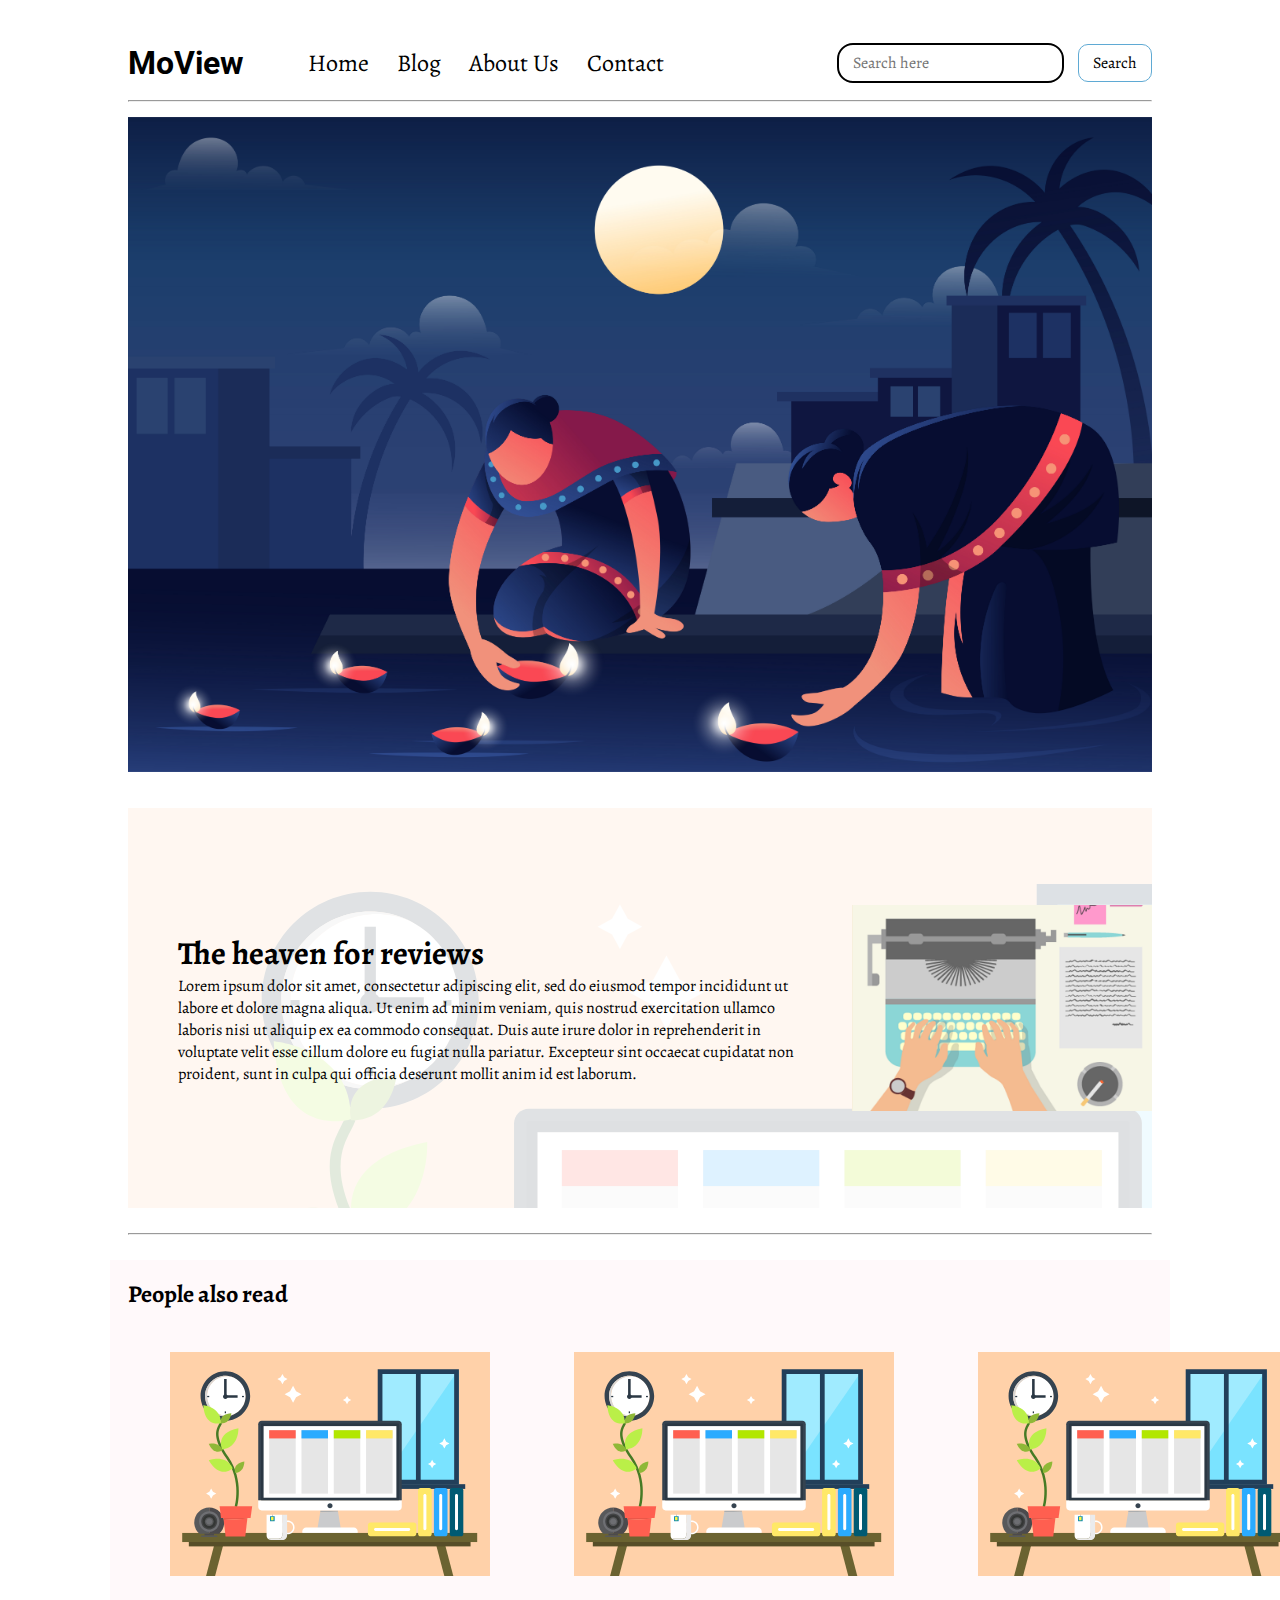
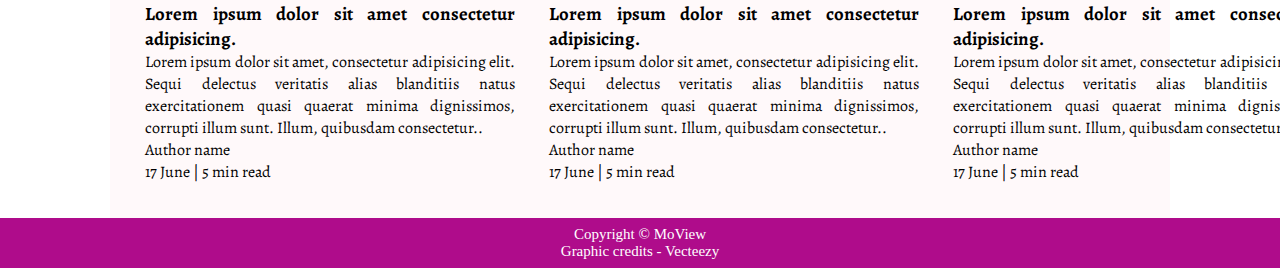
==== blogpost.html @ 94840c89 "Added blog,search,contact pages and styled them" ====
<!DOCTYPE html>
<html lang="en">

<head>
    <meta charset="UTF-8">
    <meta name="viewport" content="width=device-width, initial-scale=1.0">
    <link rel="stylesheet" href="css/utils.css">
    <link rel="stylesheet" href="css/style.css">
    <link rel="stylesheet" href="css/blogpost.css">
    <title> Drama And Movies - Blog</title>
</head>

<body>
    <nav class="navigation max-width-1 m-auto">
        <div class="nav-left">
            <span>MoView</span>
            <ul>
                <li><a href="index.html">Home</a></li>
                <li><a href="blog.html ">Blog</a></li>
                <li><a href="#">About Us</a></li>
                <li><a href="contact.html">Contact</a></li>
            </ul>


        </div>
        <div class="nav-right">
            <form action="/search.html" method="get">
                <input type="search" placeholder="Search here" class="form-input" id="search" name="search">
                <button class="btn">Search</button>
            </form>
        </div>

    </nav>
    <div class="max-width-1 m-auto">
        <hr>
    </div>
    <div class="post-img max-width-1 m-auto">
        <img src="image/Vecteezy_Diwali-Illustration_ba1020.jpg" alt="post-image">
    </div>
    <div class="content max-width-1 m-auto">
        <div class="content-left font2">
            <h1>The heaven for reviews</h1>
            <p>Lorem ipsum dolor sit amet, consectetur adipiscing elit, sed do eiusmod tempor incididunt ut labore et
                dolore magna aliqua. Ut enim ad minim veniam, quis nostrud exercitation ullamco laboris nisi ut aliquip
                ex ea commodo consequat. Duis aute irure dolor in reprehenderit in voluptate velit esse cillum dolore eu
                fugiat nulla pariatur. Excepteur sint occaecat cupidatat non proident, sunt in culpa qui officia
                deserunt mollit anim id est laborum.
            <p>
        </div>
        <div class="content-right">
            <img src="image/1.png" alt="Review-Image">
        </div>
    </div>
    <div class="max-width-1 m-auto">
        <hr>
    </div>
    <div class="home-articles max-width-1 m-auto font2">
        <h2>People also read</h2>
        <div class="row">
            <div class="home-article">
                <div class="home-article-img">
                    <img src="image/11.svg" alt="article">
                </div>
                <div class="home-article-content font2">
                    <a href="/blogpost.html">
                        <h3>Lorem ipsum dolor sit amet consectetur adipisicing.</h3>
                    </a>
    
                    <p>Lorem ipsum dolor sit amet, consectetur adipisicing elit. Sequi delectus veritatis alias blanditiis
                        natus exercitationem quasi quaerat minima dignissimos, corrupti illum sunt. Illum, quibusdam
                        consectetur..</p>
                    <div>Author name</div>
                    <div>17 June | 5 min read</div>
                </div>
            </div>
            <div class="home-article">
                <div class="home-article-img">
                    <img src="image/11.svg" alt="article">
                </div>
    
                <div class="home-article-content font2">
                    <a href="/blogpost.html">
                        <h3>Lorem ipsum dolor sit amet consectetur adipisicing.</h3>
                    </a>
                    <p>Lorem ipsum dolor sit amet, consectetur adipisicing elit. Sequi delectus veritatis alias blanditiis
                        natus exercitationem quasi quaerat minima dignissimos, corrupti illum sunt. Illum, quibusdam
                        consectetur..</p>
                    <div>Author name</div>
                    <div>17 June | 5 min read</div>
                </div>
            </div>
            <div class="home-article">
                <div class="home-article-img">
                    <img src="image/11.svg" alt="article">
                </div>
    
                <div class="home-article-content font2">
                    <a href="/blogpost.html">
                        <h3>Lorem ipsum dolor sit amet consectetur adipisicing.</h3>
                    </a>
                    <p>Lorem ipsum dolor sit amet, consectetur adipisicing elit. Sequi delectus veritatis alias blanditiis
                        natus exercitationem quasi quaerat minima dignissimos, corrupti illum sunt. Illum, quibusdam
                        consectetur..</p>
                    <div>Author name</div>
                    <div>17 June | 5 min read</div>
                </div>
            </div>
        </div>
     
    </div>
    <div class="footer">
        Copyright &copy; MoView <a href="https://www.vecteezy.com/free-vector/movie">Graphic credits - Vecteezy</a>
    </div>

</body>

</html>
---- css/utils.css ----
@import url('https://fonts.googleapis.com/css2?family=Roboto:wght@400;700&display=swap');
@import url('https://fonts.googleapis.com/css2?family=Alegreya:ital,wght@0,400..900;1,400..900&display=swap');
:root {
    --main-bg-color: #af0c8b;
    --font-1:'Roboto', sans-serif;
    --font-2:'Alegreya', cursive;
}

.font1{
    font-family: var(--font-1);
}

.font2{
    font-family: var(--font-2);
}


.max-width-1 {
    max-width: 80vw;
}

.max-width-2 {
    max-width: 60vw;
}

.m-auto {
    margin: auto;
}

.m-x1{
    margin-left: 24px;
}

.btn {
    background-color: white;
    padding: 7px 14px;
    font-family: var(--font-2);
    font-size: 16px;
    cursor: pointer;
    border-radius: 10px;
    border: 1px solid #5faad4;;
    transition:all 0.3s ease-in-out;
}
.btn:hover{
    color: white;
    background-color: var(--main-bg-color);
}
.form-input {
    padding: 7px 14px;
    border: 2px solid black;
    border-radius: 16px;
    margin: 0 10px;
    font-family: var(--font-2);
    font-size: 16px;
}
.form-input:hover{
    border: 3px solid;
    border-color:  var(--main-bg-color);
}
.form-box input, textarea{
    padding: 3px;
    width: 40vw;
    margin: 6px;
    font-family: var(--font-1);
    font-size: 18px;
    border-radius: 10px;
    border: 2px solid black;
}
.form-box input:hover{
    border: 3px solid var(--main-bg-color);
    
}
.form-box textarea:hover{
    border: 3px solid var(--main-bg-color);   
}
.row{
    display: flex;
    flex-direction: row;
    width: calc(33.33% - 20px);
}
---- css/style.css ----
* {
    margin: 0;
    padding: 0;
}

.navigation {
    height: 75px;
    margin-top: 25px;;
    /* background-color: pink; */
    display: flex;
    justify-content: space-between;
    align-items: center;
    font-family: var(--font-1);
}

.nav-left {
    font-size: 32px;
    font-weight: bold;
    display: flex;

}

.nav-left ul {
    display: flex;
    align-items: center;
    margin: 0 50px;
    font-size: 15px;
}

.nav-left ul li {
    list-style: none;
    font-family: var(--font-2);
    margin: 0 14px
}

.nav-left ul li a {
    text-decoration: none;
    color: black;
    font-size: 24px;
    font-weight: normal;
}

.nav-left ul li a:hover {
    color: white;
    color: var(--main-bg-color);
    font-weight: bolder;
}

.content {
    height: 400px;
    /* background-color: rgb(145, 247, 247); */
    display: flex;
    margin-top: 32px;
    margin-bottom: 25px;
    /* color: white; */
    position: relative;
    
}

.content::after{
    content: "";
    background-image: url('../image/11.svg');
    position: absolute;
    width: 100%;
    height: inherit;
    opacity: 0.15;
    z-index: -1;
}

.content-left {
    display: flex;
    flex-direction: column;
    justify-content: center;
    padding: 50px;

}

.content-right {

    display: flex;
    align-items: center;
    justify-content: center;
}

.content-right img {
    height: 206px;
    width: 300px;
}

.home-articles {
    padding: 18px;
    background-color: rgb(255, 240, 242, 0.4);
    margin-top: 25px;;
   

}

.home-article {
    display: flex;
    margin: 17px;
    flex-direction: column;
    text-align: justify;
   
}

.home-article img {
    width: 320px;
    margin: 25px;
}

.home-article-img {
    display: flex;
    align-items: center;
    height: auto;
    
}

.home-article-content{
    align-self: center;
}
.home-article-content a{
    text-decoration: none;
    color: black;
    
}
.home-article-content a :hover{
    color: var(--main-bg-color);
    font-weight: bolder;
    cursor: pointer;
    
}

.footer {
    height: 50px;
    background-color: var(--main-bg-color);
    display: flex;
    align-items: center;
    justify-content: center;
    flex-direction: column;
    color: white;
    font-size: 15px;

}

.footer a {
    color: white;
    font-size: 15px;
    text-decoration: none;
}
---- css/blogpost.css ----
.post-img{
    height: inherit;
    overflow: hidden;
    margin-top: 15px;;
}
.post-img img{
    width: 100%;
}
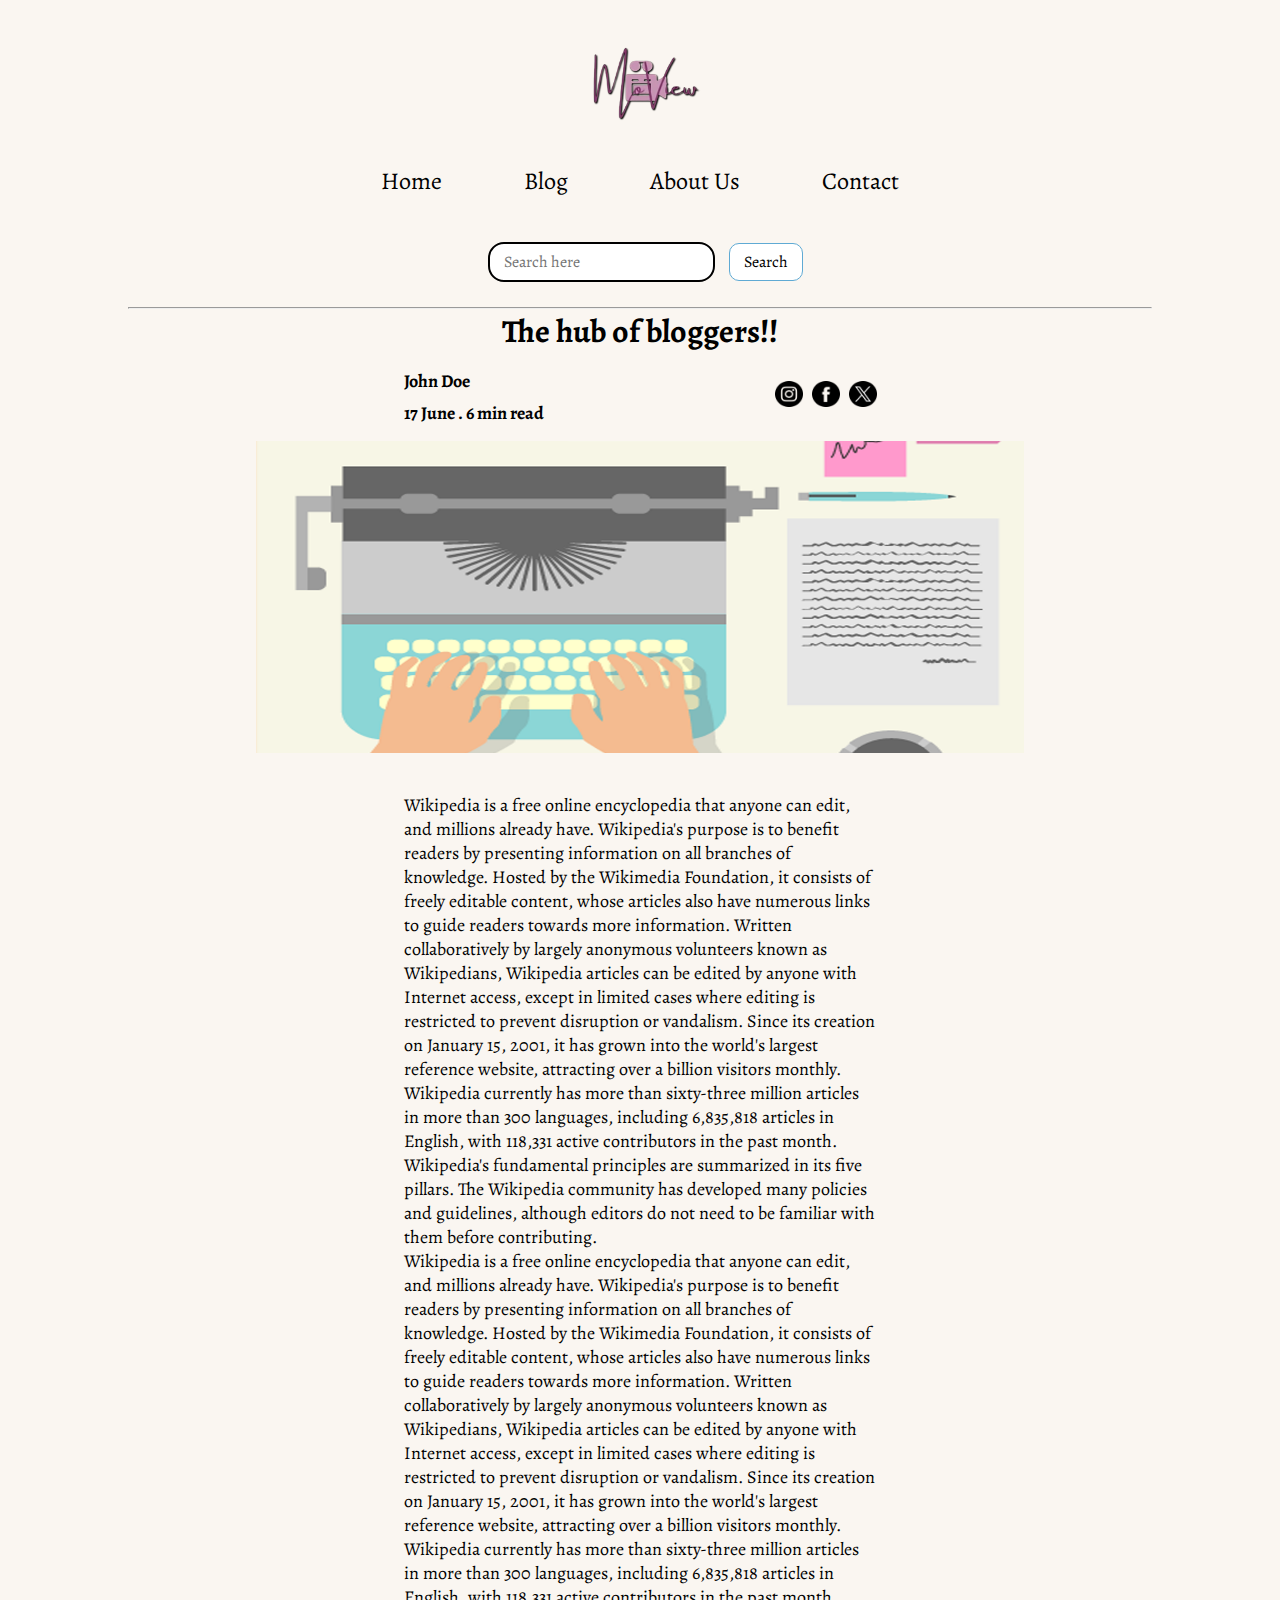
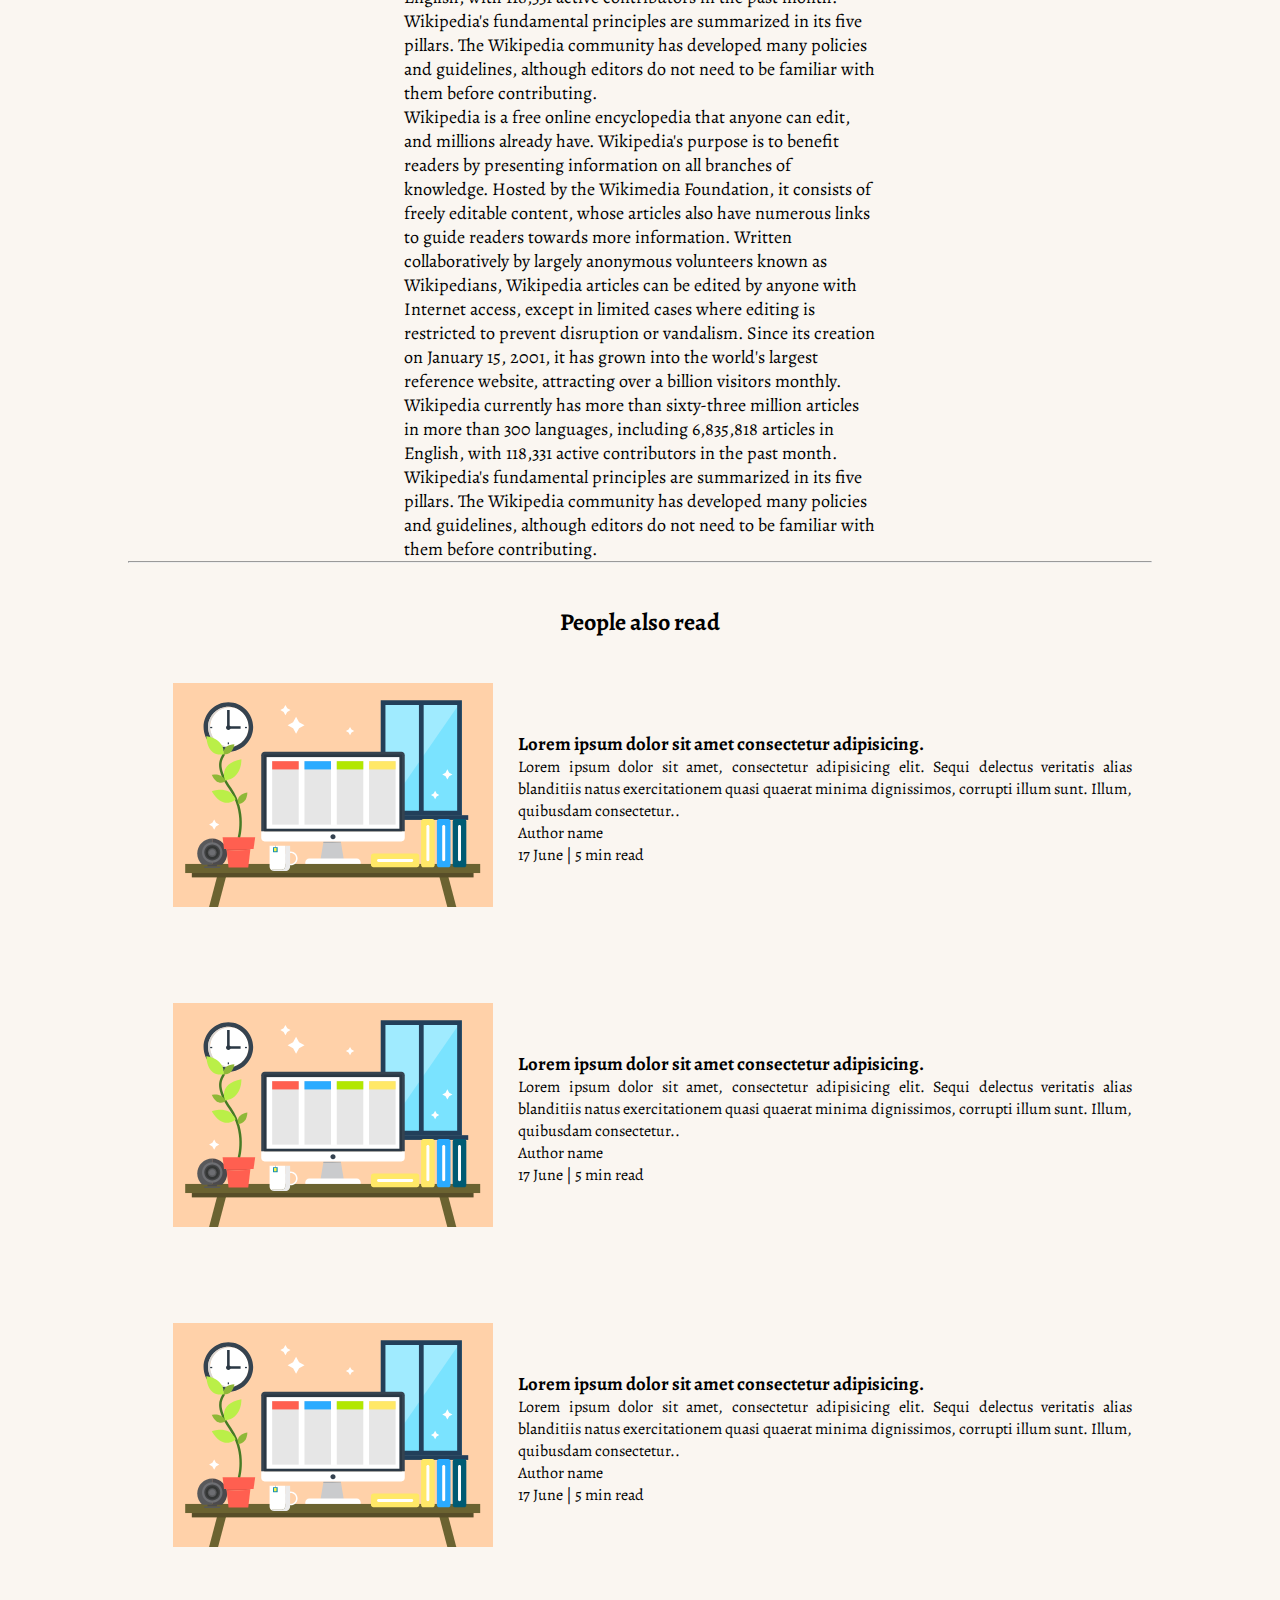
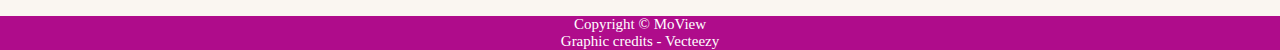
==== commit dc667f20: "completed first draft of responsive design" ====
--- a/blogpost.html
+++ b/blogpost.html
@@ -7,16 +7,25 @@
     <link rel="stylesheet" href="css/utils.css">
     <link rel="stylesheet" href="css/style.css">
     <link rel="stylesheet" href="css/blogpost.css">
+    <link rel="stylesheet" href="css/mobile.css">
+    <script src="js/mobile.js" defer></script>
     <title> Drama And Movies - Blog</title>
 </head>
 
 <body>
     <nav class="navigation max-width-1 m-auto">
         <div class="nav-left">
-            <span>MoView</span>
-            <ul>
+            <div class="logo"><a href="/"><img src="image/WhatsApp_Image_2024-06-19_at_6.24.19_PM-removebg-preview.png"
+                        alt=""></a>
+            </div>
+            <div class="nav-toggle" id="navToggle">
+                <div class="bar"></div>
+                <div class="bar"></div>
+                <div class="bar"></div>
+            </div>
+            <ul class="nav-menu" id="navMenu">
                 <li><a href="index.html">Home</a></li>
-                <li><a href="blog.html ">Blog</a></li>
+                <li><a href="blogpost.html">Blog</a></li>
                 <li><a href="#">About Us</a></li>
                 <li><a href="contact.html">Contact</a></li>
             </ul>
@@ -26,29 +35,98 @@
         <div class="nav-right">
             <form action="/search.html" method="get">
                 <input type="search" placeholder="Search here" class="form-input" id="search" name="search">
-                <button class="btn">Search</button>
+                <button class="btn" title="Click to search">Search</button>
             </form>
         </div>
-
     </nav>
     <div class="max-width-1 m-auto">
         <hr>
     </div>
-    <div class="post-img max-width-1 m-auto">
-        <img src="image/Vecteezy_Diwali-Illustration_ba1020.jpg" alt="post-image">
-    </div>
-    <div class="content max-width-1 m-auto">
-        <div class="content-left font2">
-            <h1>The heaven for reviews</h1>
-            <p>Lorem ipsum dolor sit amet, consectetur adipiscing elit, sed do eiusmod tempor incididunt ut labore et
-                dolore magna aliqua. Ut enim ad minim veniam, quis nostrud exercitation ullamco laboris nisi ut aliquip
-                ex ea commodo consequat. Duis aute irure dolor in reprehenderit in voluptate velit esse cillum dolore eu
-                fugiat nulla pariatur. Excepteur sint occaecat cupidatat non proident, sunt in culpa qui officia
-                deserunt mollit anim id est laborum.
-            <p>
+    <div class="test">
+        <div class="blog-content font2 max-width-2 m-auto">
+            <h1>The hub of bloggers!!</h1>
+            <div class="foot-note">
+                <div class="author-info">
+                    <div>John Doe</div>
+                    <div>17 June . 6 min read</div>
+                </div>
+                <div class="social">
+                    <a href="https://www.instagram.com/accounts/login/?hl=en"><img src="image/instagram.png" alt="instagram"></a>
+                    <a href="https://www.facebook.com/"><img src="image/facebook.png" alt="facebook"></a>
+                    <a href="https://twitter.com/login"><img src="image/twitter.png" alt="twitter"></a>
+                    
+                    
+                </div>
+            </div>
         </div>
-        <div class="content-right">
-            <img src="image/1.png" alt="Review-Image">
+        <div class="post-img max-width-1 m-auto">
+            <img src="image/1.png" alt="post-image">
+        </div>
+        <div class="blog-content font2 max-width-2 m-auto">
+            <p>Wikipedia is a free online encyclopedia that anyone can edit, and millions already have.
+
+                Wikipedia's purpose is to benefit readers by presenting information on all branches of knowledge. Hosted
+                by
+                the Wikimedia Foundation, it consists of freely editable content, whose articles also have numerous
+                links to
+                guide readers towards more information.
+
+                Written collaboratively by largely anonymous volunteers known as Wikipedians, Wikipedia articles can be
+                edited by anyone with Internet access, except in limited cases where editing is restricted to prevent
+                disruption or vandalism. Since its creation on January 15, 2001, it has grown into the world's largest
+                reference website, attracting over a billion visitors monthly. Wikipedia currently has more than
+                sixty-three
+                million articles in more than 300 languages, including 6,835,818 articles in English, with 118,331
+                active
+                contributors in the past month.
+
+                Wikipedia's fundamental principles are summarized in its five pillars. The Wikipedia community has
+                developed
+                many policies and guidelines, although editors do not need to be familiar with them before contributing.
+            </p>
+            <p>Wikipedia is a free online encyclopedia that anyone can edit, and millions already have.
+
+                Wikipedia's purpose is to benefit readers by presenting information on all branches of knowledge. Hosted
+                by
+                the Wikimedia Foundation, it consists of freely editable content, whose articles also have numerous
+                links to
+                guide readers towards more information.
+
+                Written collaboratively by largely anonymous volunteers known as Wikipedians, Wikipedia articles can be
+                edited by anyone with Internet access, except in limited cases where editing is restricted to prevent
+                disruption or vandalism. Since its creation on January 15, 2001, it has grown into the world's largest
+                reference website, attracting over a billion visitors monthly. Wikipedia currently has more than
+                sixty-three
+                million articles in more than 300 languages, including 6,835,818 articles in English, with 118,331
+                active
+                contributors in the past month.
+
+                Wikipedia's fundamental principles are summarized in its five pillars. The Wikipedia community has
+                developed
+                many policies and guidelines, although editors do not need to be familiar with them before contributing.
+            </p>
+            <p>Wikipedia is a free online encyclopedia that anyone can edit, and millions already have.
+
+                Wikipedia's purpose is to benefit readers by presenting information on all branches of knowledge. Hosted
+                by
+                the Wikimedia Foundation, it consists of freely editable content, whose articles also have numerous
+                links to
+                guide readers towards more information.
+
+                Written collaboratively by largely anonymous volunteers known as Wikipedians, Wikipedia articles can be
+                edited by anyone with Internet access, except in limited cases where editing is restricted to prevent
+                disruption or vandalism. Since its creation on January 15, 2001, it has grown into the world's largest
+                reference website, attracting over a billion visitors monthly. Wikipedia currently has more than
+                sixty-three
+                million articles in more than 300 languages, including 6,835,818 articles in English, with 118,331
+                active
+                contributors in the past month.
+
+                Wikipedia's fundamental principles are summarized in its five pillars. The Wikipedia community has
+                developed
+                many policies and guidelines, although editors do not need to be familiar with them before contributing.
+            </p>
+
         </div>
     </div>
     <div class="max-width-1 m-auto">
@@ -65,8 +143,9 @@
                     <a href="/blogpost.html">
                         <h3>Lorem ipsum dolor sit amet consectetur adipisicing.</h3>
                     </a>
-    
-                    <p>Lorem ipsum dolor sit amet, consectetur adipisicing elit. Sequi delectus veritatis alias blanditiis
+
+                    <p>Lorem ipsum dolor sit amet, consectetur adipisicing elit. Sequi delectus veritatis alias
+                        blanditiis
                         natus exercitationem quasi quaerat minima dignissimos, corrupti illum sunt. Illum, quibusdam
                         consectetur..</p>
                     <div>Author name</div>
@@ -77,12 +156,13 @@
                 <div class="home-article-img">
                     <img src="image/11.svg" alt="article">
                 </div>
-    
+
                 <div class="home-article-content font2">
                     <a href="/blogpost.html">
                         <h3>Lorem ipsum dolor sit amet consectetur adipisicing.</h3>
                     </a>
-                    <p>Lorem ipsum dolor sit amet, consectetur adipisicing elit. Sequi delectus veritatis alias blanditiis
+                    <p>Lorem ipsum dolor sit amet, consectetur adipisicing elit. Sequi delectus veritatis alias
+                        blanditiis
                         natus exercitationem quasi quaerat minima dignissimos, corrupti illum sunt. Illum, quibusdam
                         consectetur..</p>
                     <div>Author name</div>
@@ -93,12 +173,13 @@
                 <div class="home-article-img">
                     <img src="image/11.svg" alt="article">
                 </div>
-    
+
                 <div class="home-article-content font2">
                     <a href="/blogpost.html">
                         <h3>Lorem ipsum dolor sit amet consectetur adipisicing.</h3>
                     </a>
-                    <p>Lorem ipsum dolor sit amet, consectetur adipisicing elit. Sequi delectus veritatis alias blanditiis
+                    <p>Lorem ipsum dolor sit amet, consectetur adipisicing elit. Sequi delectus veritatis alias
+                        blanditiis
                         natus exercitationem quasi quaerat minima dignissimos, corrupti illum sunt. Illum, quibusdam
                         consectetur..</p>
                     <div>Author name</div>
@@ -106,7 +187,7 @@
                 </div>
             </div>
         </div>
-     
+
     </div>
     <div class="footer">
         Copyright &copy; MoView <a href="https://www.vecteezy.com/free-vector/movie">Graphic credits - Vecteezy</a>
--- a/css/utils.css
+++ b/css/utils.css
@@ -2,6 +2,7 @@
 @import url('https://fonts.googleapis.com/css2?family=Alegreya:ital,wght@0,400..900;1,400..900&display=swap');
 :root {
     --main-bg-color: #af0c8b;
+    --main-bg-color1: #FAF6F1;
     --font-1:'Roboto', sans-serif;
     --font-2:'Alegreya', cursive;
 }
@@ -14,13 +15,15 @@
     font-family: var(--font-2);
 }
 
-
+h2{
+    text-align: center;;
+}
 .max-width-1 {
     max-width: 80vw;
 }
 
 .max-width-2 {
-    max-width: 60vw;
+    max-width: 40vw;
 }
 
 .m-auto {
@@ -28,7 +31,7 @@
 }
 
 .m-x1{
-    margin-left: 24px;
+    margin-left: 21vw;
 }
 
 .btn {
@@ -73,8 +76,56 @@
 .form-box textarea:hover{
     border: 3px solid var(--main-bg-color);   
 }
-.row{
+
+.nav-toggle {
+    display: none; /* Hide by default on larger screens */
+    cursor: pointer;
+}
+
+.bar {
+    width: 25px;
+    height: 3px;
+    background-color: #fff;
+    margin: 5px 0;
+    transition: transform 0.3s, opacity 0.3s;
+}
+
+/* Navigation menu styling */
+.nav-menu {
+    list-style-type: none;
     display: flex;
-    flex-direction: row;
+    justify-content: space-between;
+    align-items: center;
+    padding-bottom: 25px;
+    font-size: 15px;
+}
+
+.nav-menu li {
+    margin-right: 15px;
+}
+
+.nav-menu a {
+    color: #fff;
+    text-decoration: none;
+    padding: 10px;
+}
+/* .row {
+    display: flex;
+    flex-wrap: wrap;
+    justify-content: space-between;
     width: calc(33.33% - 20px);
+    gap: 20px;
+    margin-left: auto;
+} */
+.row {
+    display: flex;
+    /* width: calc(33.33% - 20px); */
+    /* gap: 20px; */
+    /* margin-left: auto; */
+    /* justify-content: space-between; */
+    align-items: center;
+}
+
+body{
+    background-color: var(--main-bg-color1);
 }--- a/css/style.css
+++ b/css/style.css
@@ -4,7 +4,7 @@
 }
 
 .navigation {
-    height: 75px;
+    
     margin-top: 25px;;
     /* background-color: pink; */
     display: flex;
@@ -20,12 +20,6 @@
 
 }
 
-.nav-left ul {
-    display: flex;
-    align-items: center;
-    margin: 0 50px;
-    font-size: 15px;
-}
 
 .nav-left ul li {
     list-style: none;
@@ -46,8 +40,12 @@
     font-weight: bolder;
 }
 
+.nav-right form{
+    padding-bottom: 25px;
+}
+
 .content {
-    height: 400px;
+    height: 100%;
     /* background-color: rgb(145, 247, 247); */
     display: flex;
     margin-top: 32px;
@@ -89,30 +87,43 @@
 
 .home-articles {
     padding: 18px;
-    background-color: rgb(255, 240, 242, 0.4);
+    background-color: var(--main-bg-color1);
     margin-top: 25px;;
    
 
 }
+/* .container {
+    display: grid;
+    grid-template-columns: repeat(auto-fit, minmax(33.33%,1fr));
+    grid-template-rows: auto auto auto;
+    grid-template-columns: auto auto auto;
+    gap: 10px;
+    align-items: baseline;
+}
 
 .home-article {
-    display: flex;
-    margin: 17px;
+     display: flex;
     flex-direction: column;
+    margin-bottom: 20px; 
+    box-sizing: border-box; 
+    padding: 10px; 
     text-align: justify;
-   
+} */
+
+.container {
+    display: grid;
+    grid-template-columns: repeat(1, 1fr); /* Initially 3 columns */
+    gap: 20px; /* Adjust the gap between items */
+}
+
+.home-article {
+    padding: 20px;
+    text-align: center;
 }
 
 .home-article img {
     width: 320px;
     margin: 25px;
-}
-
-.home-article-img {
-    display: flex;
-    align-items: center;
-    height: auto;
-    
 }
 
 .home-article-content{
@@ -131,7 +142,7 @@
 }
 
 .footer {
-    height: 50px;
+    height: 100;
     background-color: var(--main-bg-color);
     display: flex;
     align-items: center;
@@ -146,4 +157,9 @@
     color: white;
     font-size: 15px;
     text-decoration: none;
+}
+
+.logo a img{
+    height: 125px;
+    width: 100%;;
 }--- a/css/blogpost.css
+++ b/css/blogpost.css
@@ -1,8 +1,48 @@
 .post-img{
-    height: inherit;
+    height: 312px;
+    width: 60%;
     overflow: hidden;
-    margin-top: 15px;;
+    margin-bottom: 40px;
 }
 .post-img img{
     width: 100%;
-}+    height: 380px;
+    
+}
+.blog-content{
+    background-color: var(--main-bg-color1);
+}
+.blog-content h1{
+   text-align: center;
+}
+.blog-content p{
+    font-size: 18px;;
+    margin-inline: 20px;
+}
+
+.foot-note{
+    font-weight: bold;
+    display: flex;
+    justify-content: space-between;
+    margin: 8px 12px;
+    font-size: 18px;;
+}
+
+.foot-note div{
+    padding: 4px;
+}
+
+.social{
+    align-self: center;
+}
+.social img{
+    height: 26px;
+    width: 28px;
+    margin: 3px;
+}
+
+.social img:hover{
+    height: 28px;
+    width: 30px;
+    cursor: pointer;
+}
--- a/css/mobile.css
+++ b/css/mobile.css
@@ -0,0 +1,86 @@
+@media screen and (max-width:1400px) {
+    .navigation {
+        flex-direction: column;
+        justify-content: center;
+    }
+
+    .nav-left {
+        flex-direction: column;
+        margin-bottom: 20px;
+        text-align: center;
+    }
+
+    /* .nav-left ul {
+        padding-left: 65px;
+    } */
+
+    .logo a img {
+        height: 50%;
+        width: 30%;
+    }
+}
+
+@media screen and (max-width: 1280px) {
+
+    .content-right {
+        display: none;
+    }
+
+    .home-article {
+        display: flex;
+        text-align: justify;
+    }
+
+
+    .home-article-img {
+        text-align: center;
+    }
+
+    .row {
+        display: flex;
+        align-content: space-around;
+        flex-direction: column;
+    }
+
+}
+
+
+@media screen and (max-width: 912px) {
+
+    .home-article {
+        text-align: justify;
+        display: flex;
+        margin: 15px 50px;
+        flex-direction: column;
+    }
+
+    .home-article-content {
+        text-align: justify;
+
+    }
+
+    .home-article-content a {
+        text-decoration: none;
+        color: black;
+        text-align: center;
+    }
+    .nav-menu {
+        display: none; /* Hide by default on smaller screens */
+        flex-direction: column;
+        background-color: var(--main-bg-color);
+        position: absolute;
+        top: 60px;
+        left: 0;
+        right: 0;
+        z-index: 1;
+    }
+
+    .nav-menu.show {
+        display: flex; /* Show when .show class is added */
+    }
+
+    .nav-toggle {
+        display: block; /* Show hamburger icon */
+    }
+
+}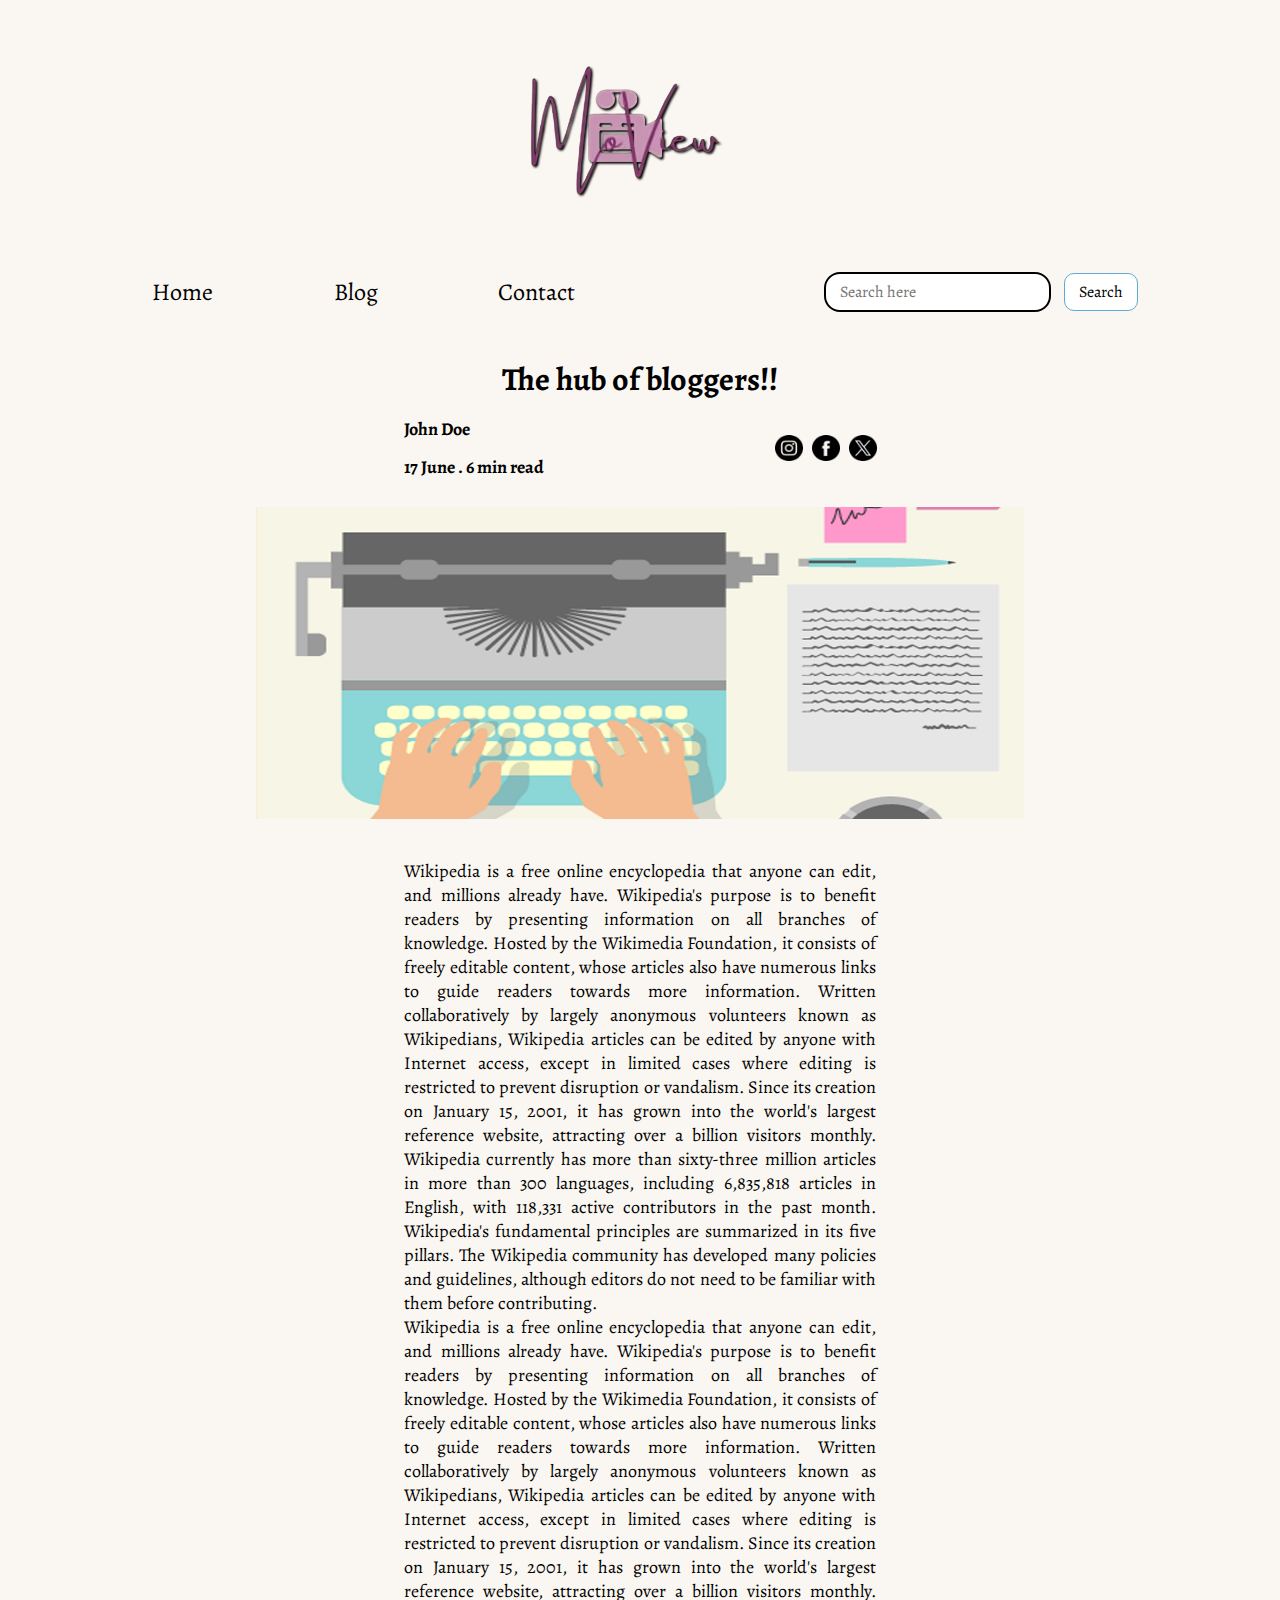
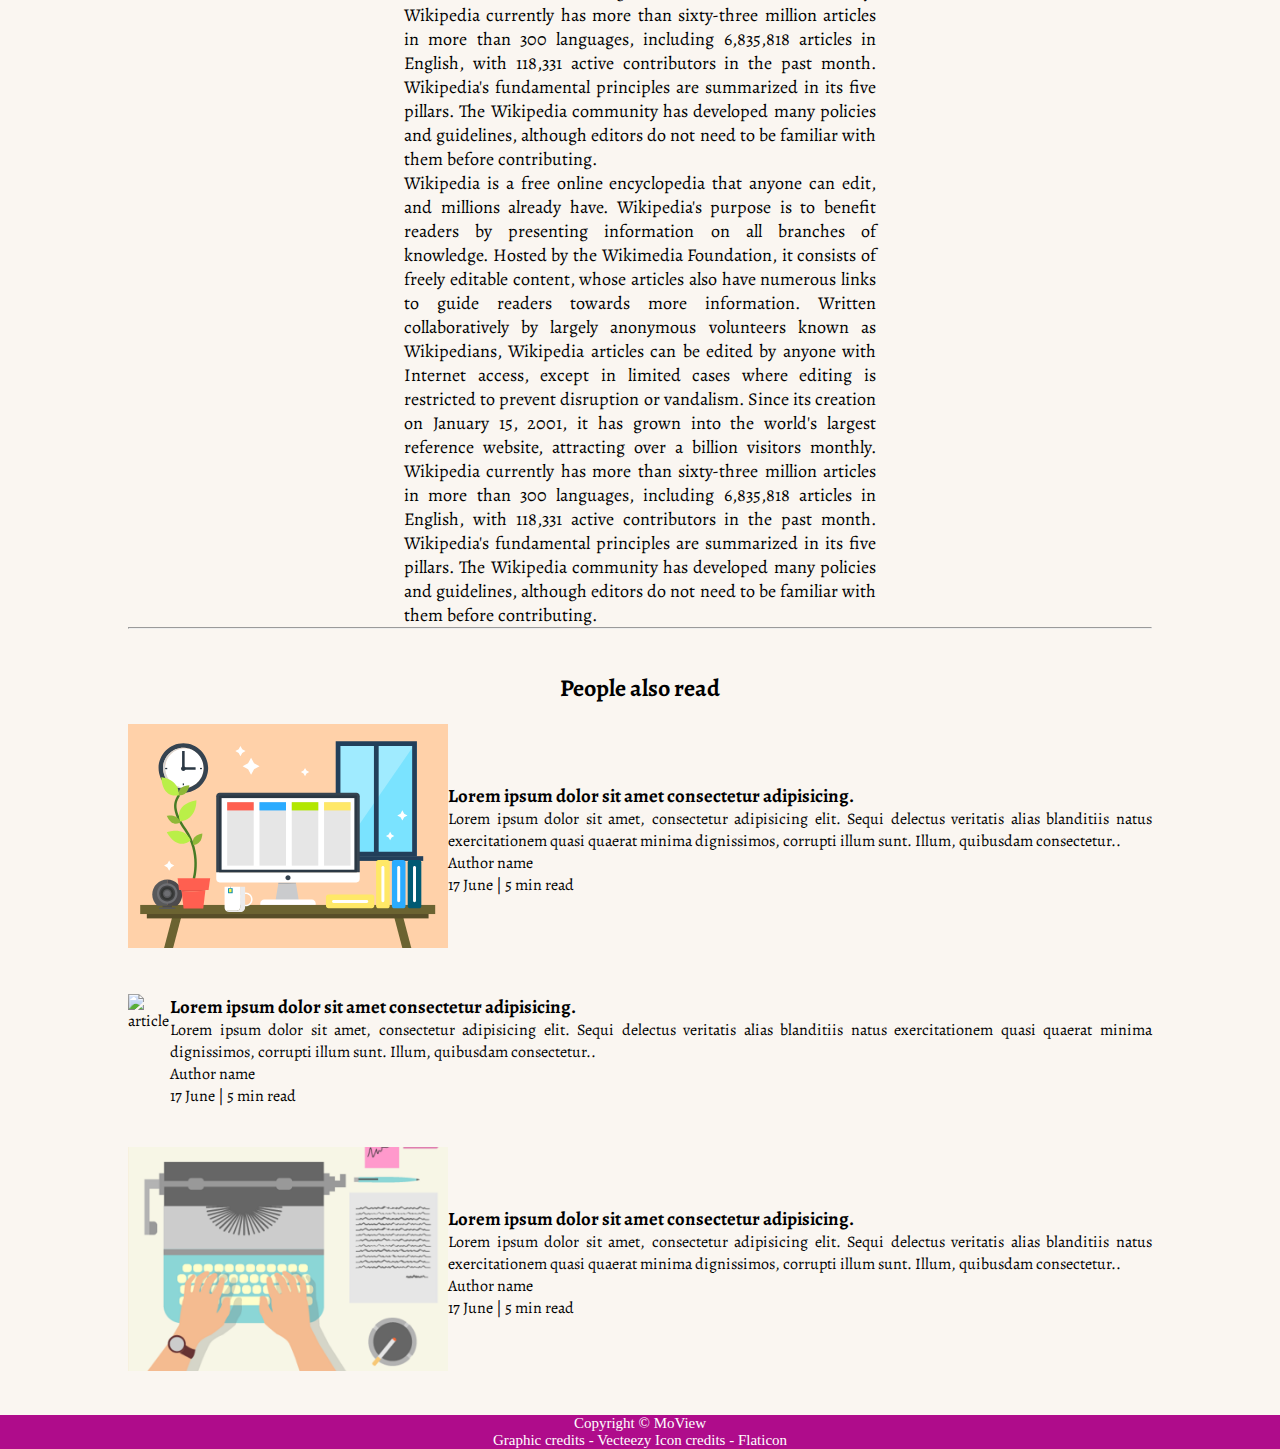
==== commit f757c6dd: "Responsive design completed" ====
--- a/blogpost.html
+++ b/blogpost.html
@@ -8,6 +8,7 @@
     <link rel="stylesheet" href="css/style.css">
     <link rel="stylesheet" href="css/blogpost.css">
     <link rel="stylesheet" href="css/mobile.css">
+
     <script src="js/mobile.js" defer></script>
     <title> Drama And Movies - Blog</title>
 </head>
@@ -15,33 +16,34 @@
 <body>
     <nav class="navigation max-width-1 m-auto">
         <div class="nav-left">
-            <div class="logo"><a href="/"><img src="image/WhatsApp_Image_2024-06-19_at_6.24.19_PM-removebg-preview.png"
-                        alt=""></a>
-            </div>
+
             <div class="nav-toggle" id="navToggle">
                 <div class="bar"></div>
                 <div class="bar"></div>
                 <div class="bar"></div>
             </div>
+            <div class="logo"><a href="/"><img src="image/WhatsApp_Image_2024-06-19_at_6.24.19_PM-removebg-preview.png"
+                        alt=""></a>
+            </div>
+
             <ul class="nav-menu" id="navMenu">
                 <li><a href="index.html">Home</a></li>
                 <li><a href="blogpost.html">Blog</a></li>
-                <li><a href="#">About Us</a></li>
                 <li><a href="contact.html">Contact</a></li>
+                <li>
+                    <div class="nav-right">
+                        <form action="/search.html">
+                            <input type="search" placeholder="Search here" class="form-input" id="search" name="search">
+                            <button class="btn" title="Click to search">Search</button>
+                        </form>
+                    </div>
+                </li>
             </ul>
-
-
-        </div>
-        <div class="nav-right">
-            <form action="/search.html" method="get">
-                <input type="search" placeholder="Search here" class="form-input" id="search" name="search">
-                <button class="btn" title="Click to search">Search</button>
-            </form>
         </div>
     </nav>
-    <div class="max-width-1 m-auto">
-        <hr>
-    </div>
+    <button class="go-top-btn">
+        <img src="image/arrow-up.png" alt="arrow up">
+    </button>
     <div class="test">
         <div class="blog-content font2 max-width-2 m-auto">
             <h1>The hub of bloggers!!</h1>
@@ -51,16 +53,17 @@
                     <div>17 June . 6 min read</div>
                 </div>
                 <div class="social">
-                    <a href="https://www.instagram.com/accounts/login/?hl=en"><img src="image/instagram.png" alt="instagram"></a>
+                    <a href="https://www.instagram.com/accounts/login/?hl=en"><img src="image/instagram.png"
+                            alt="instagram"></a>
                     <a href="https://www.facebook.com/"><img src="image/facebook.png" alt="facebook"></a>
                     <a href="https://twitter.com/login"><img src="image/twitter.png" alt="twitter"></a>
-                    
-                    
+
+
                 </div>
             </div>
         </div>
         <div class="post-img max-width-1 m-auto">
-            <img src="image/1.png" alt="post-image">
+            <img src="image/1.png" alt="post-icon">
         </div>
         <div class="blog-content font2 max-width-2 m-auto">
             <p>Wikipedia is a free online encyclopedia that anyone can edit, and millions already have.
@@ -154,7 +157,7 @@
             </div>
             <div class="home-article">
                 <div class="home-article-img">
-                    <img src="image/11.svg" alt="article">
+                    <img src="image/4.png" alt="article">
                 </div>
 
                 <div class="home-article-content font2">
@@ -171,7 +174,7 @@
             </div>
             <div class="home-article">
                 <div class="home-article-img">
-                    <img src="image/11.svg" alt="article">
+                    <img src="image/1.png" alt="article">
                 </div>
 
                 <div class="home-article-content font2">
@@ -190,9 +193,13 @@
 
     </div>
     <div class="footer">
-        Copyright &copy; MoView <a href="https://www.vecteezy.com/free-vector/movie">Graphic credits - Vecteezy</a>
-    </div>
-
+        Copyright &copy; MoView
+        <div class="credits">
+            <a href="https://www.vecteezy.com/free-vector/movie" ,href=>Graphic credits - Vecteezy</a>
+            <a href="https://www.flaticon.com/free-icons/instagram-logo" title="instagram logo icons">Icon credits -
+                Flaticon</a>
+        </div>
+    </div>
 </body>
 
 </html>--- a/css/utils.css
+++ b/css/utils.css
@@ -1,23 +1,26 @@
 @import url('https://fonts.googleapis.com/css2?family=Roboto:wght@400;700&display=swap');
 @import url('https://fonts.googleapis.com/css2?family=Alegreya:ital,wght@0,400..900;1,400..900&display=swap');
+
 :root {
     --main-bg-color: #af0c8b;
     --main-bg-color1: #FAF6F1;
-    --font-1:'Roboto', sans-serif;
-    --font-2:'Alegreya', cursive;
+    --font-1: 'Roboto', sans-serif;
+    --font-2: 'Alegreya', cursive;
 }
 
-.font1{
+.font1 {
     font-family: var(--font-1);
 }
 
-.font2{
+.font2 {
     font-family: var(--font-2);
 }
 
-h2{
-    text-align: center;;
+h2 {
+    text-align: center;
+    ;
 }
+
 .max-width-1 {
     max-width: 80vw;
 }
@@ -30,7 +33,7 @@
     margin: auto;
 }
 
-.m-x1{
+.m-x1 {
     margin-left: 21vw;
 }
 
@@ -41,13 +44,16 @@
     font-size: 16px;
     cursor: pointer;
     border-radius: 10px;
-    border: 1px solid #5faad4;;
-    transition:all 0.3s ease-in-out;
+    border: 1px solid #5faad4;
+    ;
+    transition: all 0.3s ease-in-out;
 }
-.btn:hover{
+
+.btn:hover {
     color: white;
     background-color: var(--main-bg-color);
 }
+
 .form-input {
     padding: 7px 14px;
     border: 2px solid black;
@@ -56,11 +62,14 @@
     font-family: var(--font-2);
     font-size: 16px;
 }
-.form-input:hover{
+
+.form-input:hover {
     border: 3px solid;
-    border-color:  var(--main-bg-color);
+    border-color: var(--main-bg-color);
 }
-.form-box input, textarea{
+
+.form-box input,
+textarea {
     padding: 3px;
     width: 40vw;
     margin: 6px;
@@ -69,23 +78,26 @@
     border-radius: 10px;
     border: 2px solid black;
 }
-.form-box input:hover{
+
+.form-box input:hover {
     border: 3px solid var(--main-bg-color);
-    
+
 }
-.form-box textarea:hover{
-    border: 3px solid var(--main-bg-color);   
+
+.form-box textarea:hover {
+    border: 3px solid var(--main-bg-color);
 }
 
 .nav-toggle {
-    display: none; /* Hide by default on larger screens */
+    display: none;
+    /* Hide by default on larger screens */
     cursor: pointer;
 }
 
 .bar {
     width: 25px;
     height: 3px;
-    background-color: #fff;
+    background-color: black;
     margin: 5px 0;
     transition: transform 0.3s, opacity 0.3s;
 }
@@ -105,10 +117,11 @@
 }
 
 .nav-menu a {
-    color: #fff;
+    /* color: #fff; */
     text-decoration: none;
     padding: 10px;
 }
+
 /* .row {
     display: flex;
     flex-wrap: wrap;
@@ -119,13 +132,40 @@
 } */
 .row {
     display: flex;
-    /* width: calc(33.33% - 20px); */
-    /* gap: 20px; */
-    /* margin-left: auto; */
-    /* justify-content: space-between; */
     align-items: center;
 }
 
-body{
+.go-top-btn {
+    position: fixed;
+    bottom: 36px;
+    right: 2px;
+    border-radius: 50%;
+    border: 1.5px solid #333;
+    display: none;
+    cursor: pointer;
+    background-color: var(--main-bg-color1); 
+    
+}
+.go-top-btn:hover {
+    border: 3px solid var(--main-bg-color);   
+}
+
+.go-top-btn img {
+    width: 40px;
+    height: 40px;
+}
+
+.search-bar{
+    display: flex;
+    align-items: center;
+
+}
+
+.search-bar img{
+    height: 30px;
+    width: 30px;
+}
+
+body {
     background-color: var(--main-bg-color1);
 }--- a/css/style.css
+++ b/css/style.css
@@ -3,11 +3,8 @@
     padding: 0;
 }
 
-.navigation {
-    
+.navigation { 
     margin-top: 25px;;
-    /* background-color: pink; */
-    display: flex;
     justify-content: space-between;
     align-items: center;
     font-family: var(--font-1);
@@ -17,6 +14,7 @@
     font-size: 32px;
     font-weight: bold;
     display: flex;
+    /* align-items: center; */
 
 }
 
@@ -41,7 +39,8 @@
 }
 
 .nav-right form{
-    padding-bottom: 25px;
+    padding-left: 37vw;
+    position: relative;
 }
 
 .content {
@@ -122,8 +121,7 @@
 }
 
 .home-article img {
-    width: 320px;
-    margin: 25px;
+    width: 25vw;
 }
 
 .home-article-content{
@@ -139,6 +137,10 @@
     font-weight: bolder;
     cursor: pointer;
     
+}
+
+.home-article-content p{
+    text-align: justify;
 }
 
 .footer {
@@ -161,5 +163,6 @@
 
 .logo a img{
     height: 125px;
-    width: 100%;;
+    width: 100%;
+    padding-right: 4vw;
 }--- a/css/blogpost.css
+++ b/css/blogpost.css
@@ -18,6 +18,7 @@
 .blog-content p{
     font-size: 18px;;
     margin-inline: 20px;
+    text-align: justify;
 }
 
 .foot-note{
@@ -30,6 +31,7 @@
 
 .foot-note div{
     padding: 4px;
+    margin-bottom: 6px;
 }
 
 .social{
--- a/css/mobile.css
+++ b/css/mobile.css
@@ -29,13 +29,16 @@
     .home-article {
         display: flex;
         text-align: justify;
+        width: 100%;
     }
 
-
-    .home-article-img {
-        text-align: center;
+    .nav-right form{
+        width: auto;
     }
-
+    .nav-right form {
+        position: relative;
+        padding-left: 10vw;
+    }
     .row {
         display: flex;
         align-content: space-around;
@@ -54,6 +57,9 @@
         flex-direction: column;
     }
 
+    .home-article img {
+        width: 100%;
+    }
     .home-article-content {
         text-align: justify;
 
@@ -64,23 +70,86 @@
         color: black;
         text-align: center;
     }
-    .nav-menu {
-        display: none; /* Hide by default on smaller screens */
-        flex-direction: column;
-        background-color: var(--main-bg-color);
-        position: absolute;
-        top: 60px;
-        left: 0;
-        right: 0;
-        z-index: 1;
+
+    .post-img img {
+        width: auto;
+        height: 50%;
     }
 
-    .nav-menu.show {
-        display: flex; /* Show when .show class is added */
+    .post-img {
+        margin-bottom: -120px;
+    }
+    .blog-content h1 {
+        text-align: center;
+        font-size: 40px;
+        margin: 3vw -2vw;
+    }
+    .blog-content p {
+        font-size: 18px;
+        text-align: justify;
+        margin-inline: -67px;
     }
 
-    .nav-toggle {
-        display: block; /* Show hamburger icon */
+    .foot-note {
+        font-weight: bold;
+        display: flex;
+        justify-content: center;
+        margin: 9px -70px;
+        font-size: 18px;
+    }
+    .foot-note div {
+        padding: 4px;
+        padding-right: 7px;
+    }
+   
+    .contact-content h1 {
+        padding-left: 5vw;
+    }
+
+    .form-box input, textarea {
+        padding: 3px;
+        width: 50vw;
+        margin: 4px;
+        font-family: var(--font-1);
+        font-size: 18px;
+        border-radius: 10px;
+        text-align: center;
+        border: 2px solid black;
+    }
+    .m-x1 {
+        margin-left: 16vw;
+    }
+
+    .nav-right form{
+        padding-left: 0px;
+        
+    }
+
+}
+
+@media screen and (max-width: 760px) {
+    .nav-menu {
+        display: none; 
+        width: 100%;
+        height: auto;
+        flex-direction: column;
+        background-color: transparent;
+        position: absolute;
+        top: 15vw;
+        left: 40px;
+        right:370px;
+        align-items: flex-start;
+        z-index: 1;
+       
+    }
+ 
+    .nav-menu.show {
+        display: flex; 
+        
+    }
+
+       .nav-toggle {
+        display: block; 
     }
 
 }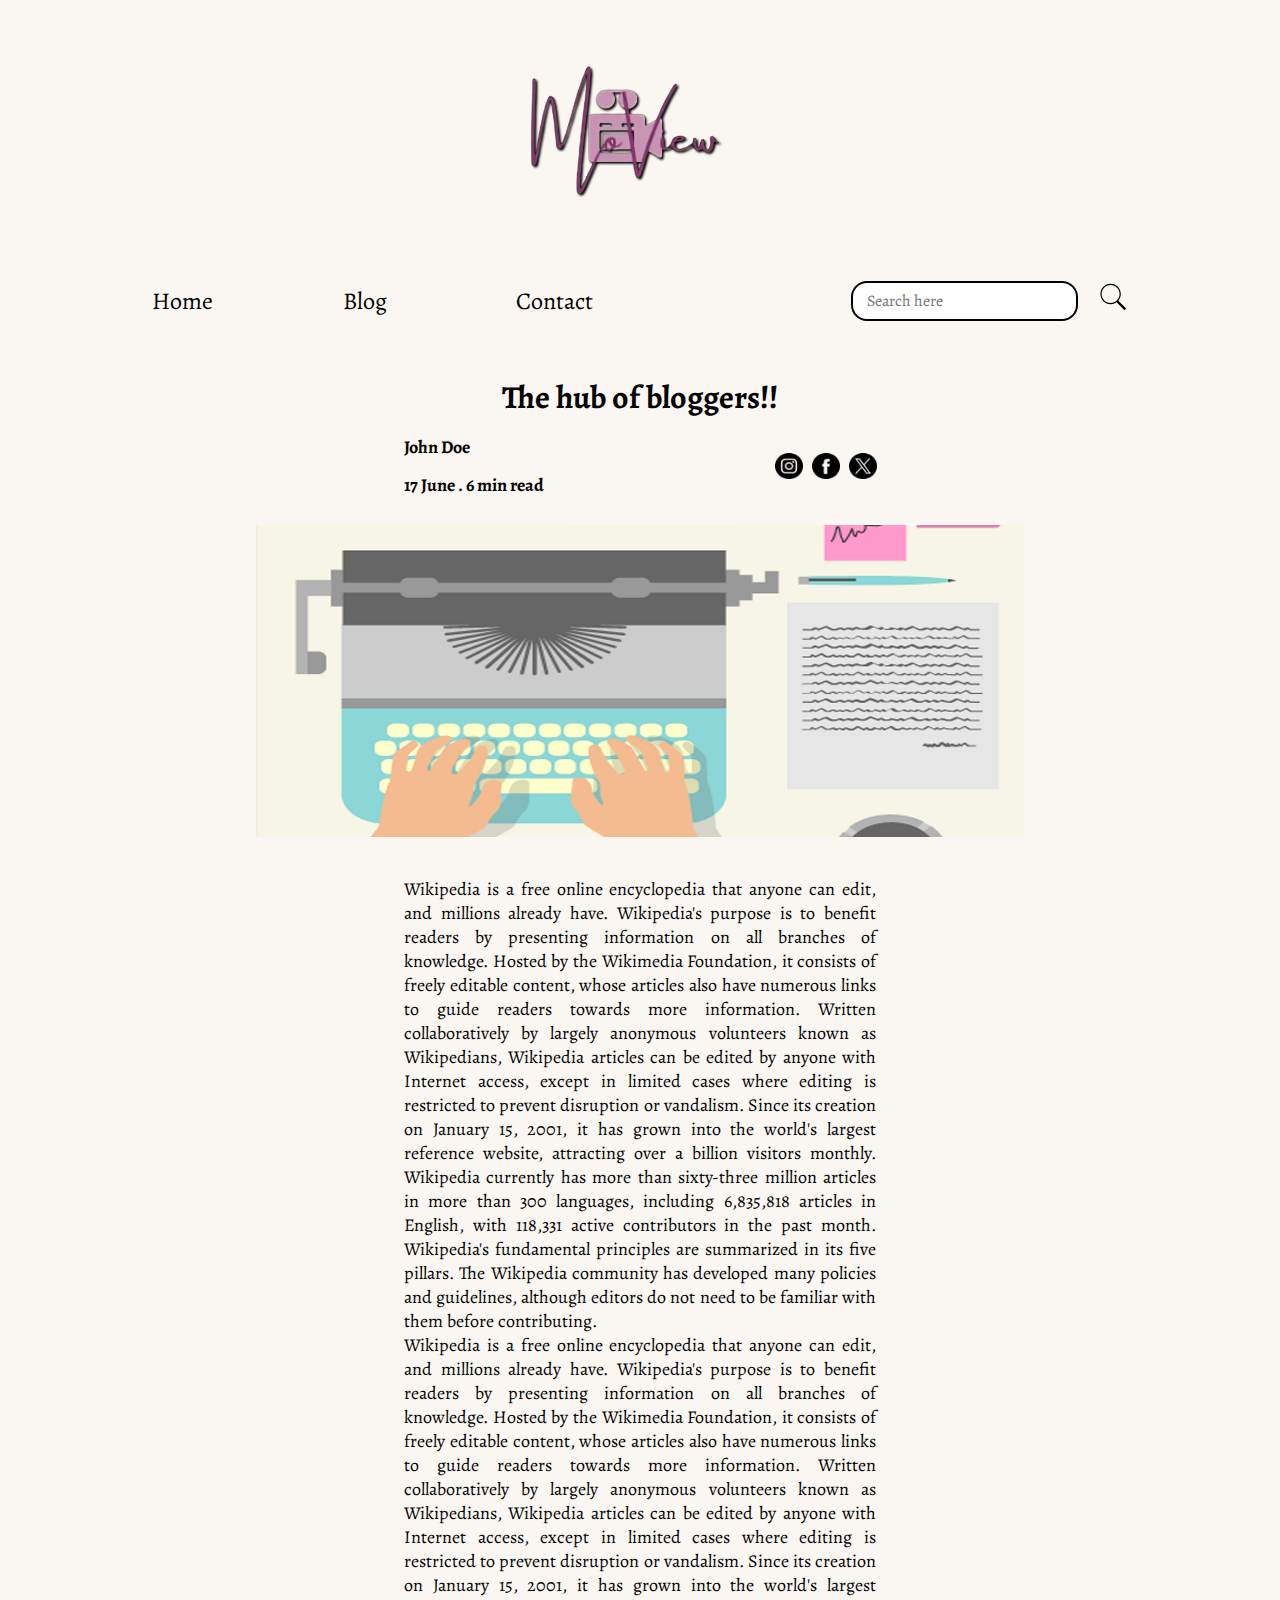
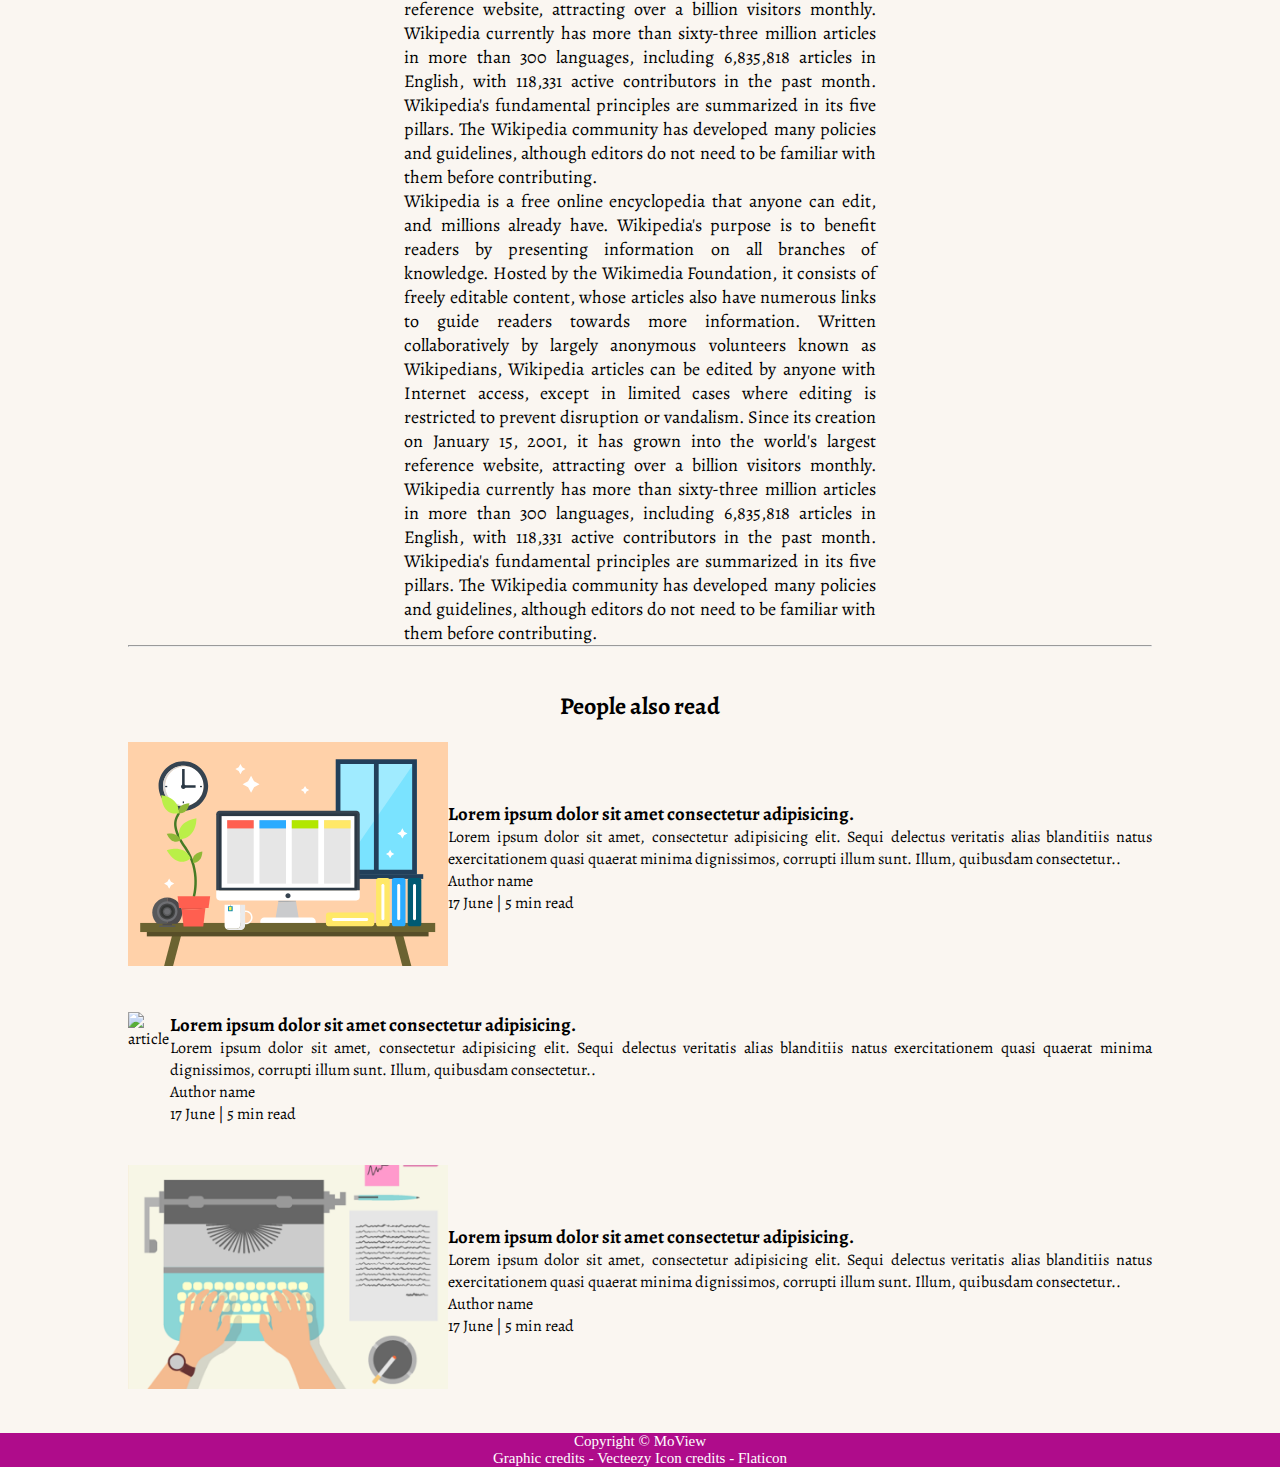
==== commit 4ac159fc: "Fixed bugs" ====
--- a/blogpost.html
+++ b/blogpost.html
@@ -22,7 +22,7 @@
                 <div class="bar"></div>
                 <div class="bar"></div>
             </div>
-            <div class="logo"><a href="/"><img src="image/WhatsApp_Image_2024-06-19_at_6.24.19_PM-removebg-preview.png"
+            <div class="logo"><a href="index.html"><img src="image/WhatsApp_Image_2024-06-19_at_6.24.19_PM-removebg-preview.png"
                         alt=""></a>
             </div>
 
@@ -32,9 +32,9 @@
                 <li><a href="contact.html">Contact</a></li>
                 <li>
                     <div class="nav-right">
-                        <form action="/search.html">
+                        <form class="search-bar">
                             <input type="search" placeholder="Search here" class="form-input" id="search" name="search">
-                            <button class="btn" title="Click to search">Search</button>
+                            <a href="search.html"><img src="image/icons8-search.svg" alt="search"></a>
                         </form>
                     </div>
                 </li>
@@ -143,7 +143,7 @@
                     <img src="image/11.svg" alt="article">
                 </div>
                 <div class="home-article-content font2">
-                    <a href="/blogpost.html">
+                    <a href="blogpost.html">
                         <h3>Lorem ipsum dolor sit amet consectetur adipisicing.</h3>
                     </a>
 
@@ -161,7 +161,7 @@
                 </div>
 
                 <div class="home-article-content font2">
-                    <a href="/blogpost.html">
+                    <a href="blogpost.html">
                         <h3>Lorem ipsum dolor sit amet consectetur adipisicing.</h3>
                     </a>
                     <p>Lorem ipsum dolor sit amet, consectetur adipisicing elit. Sequi delectus veritatis alias
@@ -178,7 +178,7 @@
                 </div>
 
                 <div class="home-article-content font2">
-                    <a href="/blogpost.html">
+                    <a href="blogpost.html">
                         <h3>Lorem ipsum dolor sit amet consectetur adipisicing.</h3>
                     </a>
                     <p>Lorem ipsum dolor sit amet, consectetur adipisicing elit. Sequi delectus veritatis alias
